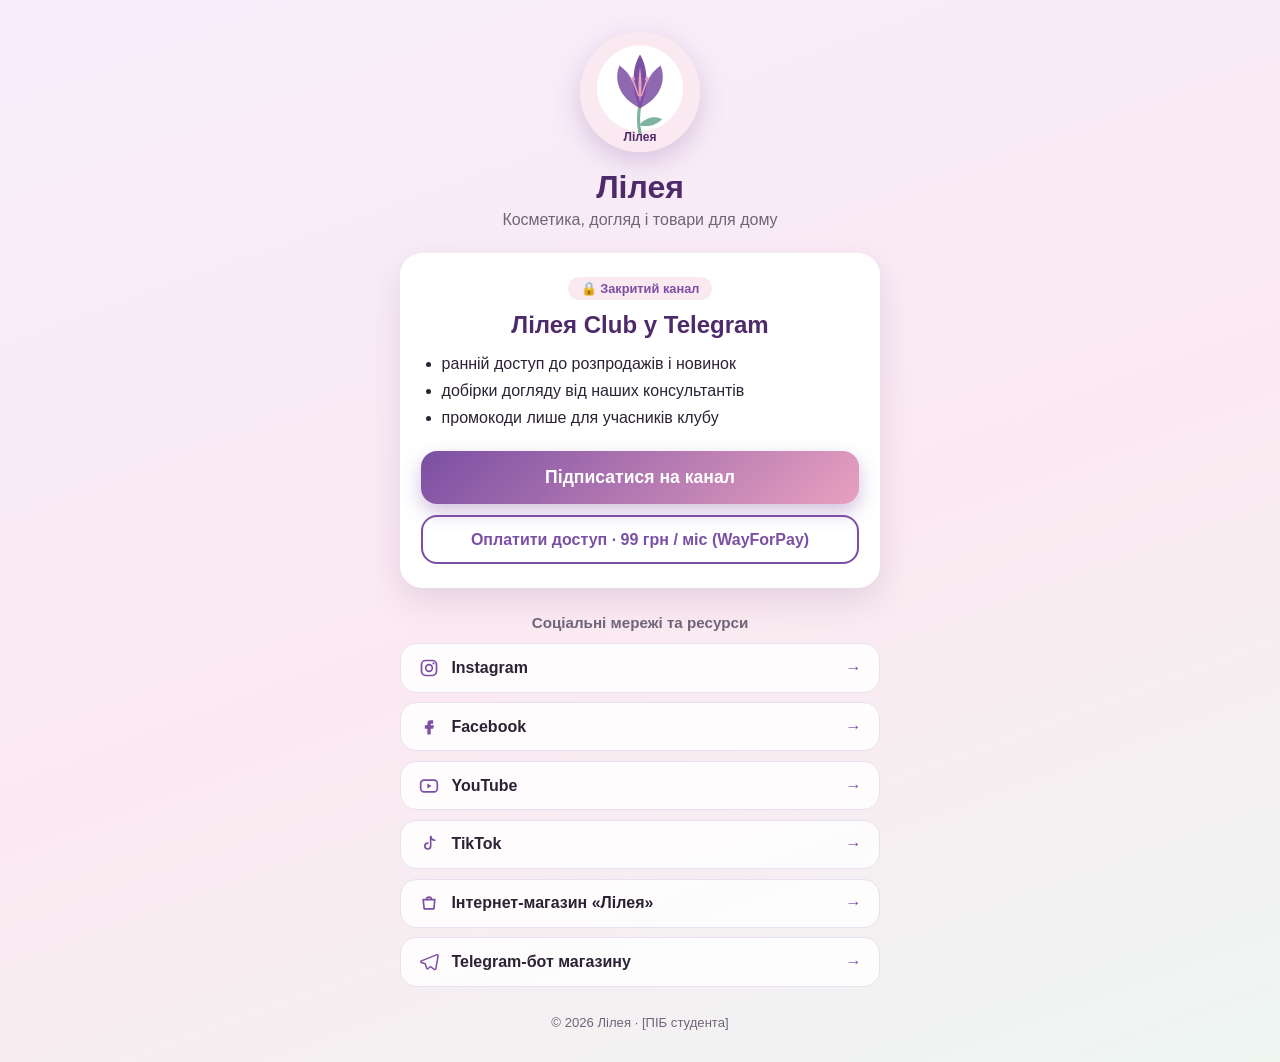
==== index.html @ 33d09c86 "Initial commit" ====
<!DOCTYPE html>
<html lang="uk">
<head>
  <meta charset="UTF-8">
  <meta name="viewport" content="width=device-width, initial-scale=1.0">
  <meta name="description" content="Лілея — закритий клуб у Telegram, соцмережі та інтернет-магазин.">
  <title>Лілея | Посилання</title>
  <link rel="icon" href="images/logo.svg" type="image/svg+xml">
  <link rel="stylesheet" href="css/style.css">
</head>
<body>
  <div class="page">
    <!-- Шапка: логотип і назва проєкту -->
    <header>
      <img src="images/avatar.svg" alt="Логотип Лілея" class="avatar" width="120" height="120">
      <h1>Лілея</h1>
      <p class="subtitle">Косметика, догляд і товари для дому</p>
    </header>

    <main>
      <!-- Основний заклик: кнопка підписки на закритий канал -->
      <section class="club">
        <span class="badge">🔒 Закритий канал</span>
        <h2>Лілея Club у Telegram</h2>
        <ul><li>ранній доступ до розпродажів і новинок</li><li>добірки догляду від наших консультантів</li><li>промокоди лише для учасників клубу</li></ul>
        <a href="https://t.me/+Lileia_Club_demo" class="btn-join" target="_blank" rel="noopener">Підписатися на канал</a>
        <a href="https://secure.wayforpay.com/payment/lileia_club99" class="btn-pay" target="_blank" rel="noopener">Оплатити доступ · 99 грн / міс (WayForPay)</a>
      </section>

      <!-- Соціальні мережі та ресурси -->
      <section>
        <p class="links-h">Соціальні мережі та ресурси</p>
        <ul class="links"><li><a href="https://www.instagram.com/" target="_blank" rel="noopener"><svg viewBox="0 0 24 24" width="20" height="20" aria-hidden="true"><rect x="3" y="3" width="18" height="18" rx="5" fill="none" stroke="currentColor" stroke-width="2"/><circle cx="12" cy="12" r="4" fill="none" stroke="currentColor" stroke-width="2"/><circle cx="17.5" cy="6.5" r="1.3" fill="currentColor"/></svg><span>Instagram</span><span class="arrow">→</span></a></li><li><a href="https://www.facebook.com/" target="_blank" rel="noopener"><svg viewBox="0 0 24 24" width="20" height="20" aria-hidden="true"><path d="M14 8h3V4h-3c-2.8 0-4 1.8-4 4.3V10H7v4h3v7h4v-7h3l1-4h-4V8.6c0-.4.3-.6.6-.6z" fill="currentColor"/></svg><span>Facebook</span><span class="arrow">→</span></a></li><li><a href="https://www.youtube.com/" target="_blank" rel="noopener"><svg viewBox="0 0 24 24" width="20" height="20" aria-hidden="true"><rect x="2" y="5" width="20" height="14" rx="4" fill="none" stroke="currentColor" stroke-width="2"/><path d="M10 9l5 3-5 3z" fill="currentColor"/></svg><span>YouTube</span><span class="arrow">→</span></a></li><li><a href="https://www.tiktok.com/" target="_blank" rel="noopener"><svg viewBox="0 0 24 24" width="20" height="20" aria-hidden="true"><path d="M14 3v11.5a3.5 3.5 0 1 1-3.5-3.5" fill="none" stroke="currentColor" stroke-width="2" stroke-linecap="round"/><path d="M14 3c.5 2.6 2.4 4.3 5 4.5" fill="none" stroke="currentColor" stroke-width="2" stroke-linecap="round"/></svg><span>TikTok</span><span class="arrow">→</span></a></li><li><a href="../lileia-lab11/" target="_blank" rel="noopener"><svg viewBox="0 0 24 24" width="20" height="20" aria-hidden="true"><path d="M5 8h14l-1.2 11H6.2z" fill="none" stroke="currentColor" stroke-width="2" stroke-linejoin="round"/><path d="M9 8a3 3 0 0 1 6 0" fill="none" stroke="currentColor" stroke-width="2"/></svg><span>Інтернет-магазин «Лілея»</span><span class="arrow">→</span></a></li><li><a href="https://t.me/LileiaShopBot" target="_blank" rel="noopener"><svg viewBox="0 0 24 24" width="20" height="20" aria-hidden="true"><path d="M21 3.5L2.8 10.6c-.9.4-.9 1.6.1 1.9l4.6 1.5 1.7 5.4c.3.8 1.3 1 1.9.4l2.6-2.4 4.6 3.4c.7.5 1.7.1 1.9-.8L22.9 4.8c.2-1-.8-1.7-1.9-1.3z" fill="none" stroke="currentColor" stroke-width="1.8" stroke-linejoin="round"/></svg><span>Telegram-бот магазину</span><span class="arrow">→</span></a></li></ul>
      </section>
    </main>

    <footer>&copy; 2026 Лілея · [ПІБ студента]</footer>
  </div>
</body>
</html>
---- css/style.css ----
/* Лаба 10 — сторінка з посиланнями «Лілея» (mobile-first) */
* { box-sizing: border-box; }

body {
  margin: 0;
  min-height: 100vh;
  font-family: "Segoe UI", Arial, sans-serif;
  color: #2b2233;
  background: linear-gradient(160deg, #f6eefb 0%, #fbe9f1 55%, #eef6f2 100%);
  display: flex;
  justify-content: center;
  padding: 2rem 1rem;
}

.page { width: 100%; max-width: 30rem; text-align: center; }

/* Шапка з логотипом і назвою */
.avatar {
  width: 7.5rem;
  height: 7.5rem;
  margin: 0 auto 0.8rem;
  border-radius: 50%;
  box-shadow: 0 0.6rem 1.6rem rgba(123, 79, 163, 0.25);
  transition: transform 0.4s ease;
}

.avatar:hover { transform: rotate(-6deg) scale(1.05); }

h1 { margin: 0; font-size: 2rem; color: #4e2a6b; }

.subtitle { margin: 0.3rem 0 1.5rem; color: #6f6478; }

/* Основний заклик до підписки */
.club {
  background: #ffffff;
  border-radius: 1.4rem;
  padding: 1.5rem 1.3rem;
  box-shadow: 0 0.8rem 2rem rgba(78, 42, 107, 0.12);
  margin-bottom: 1.6rem;
}

.badge {
  display: inline-block;
  padding: 0.25rem 0.8rem;
  border-radius: 1rem;
  background: #fbe9f1;
  color: #7b4fa3;
  font-size: 0.8rem;
  font-weight: 700;
}

.club h2 { margin: 0.7rem 0; color: #4e2a6b; }

.club ul { text-align: left; margin: 0 0 1.2rem; padding-left: 1.3rem; line-height: 1.7; }

.btn-join {
  display: block;
  padding: 1rem;
  border-radius: 1rem;
  background: linear-gradient(135deg, #7b4fa3, #e8a0bf);
  color: #ffffff;
  font-weight: 800;
  font-size: 1.1rem;
  text-decoration: none;
  box-shadow: 0 0.5rem 1.2rem rgba(123, 79, 163, 0.35);
  transition: transform 0.3s ease, box-shadow 0.3s ease;
  animation: pulse 2.4s ease-in-out infinite;
}

.btn-join:hover { transform: translateY(-3px); box-shadow: 0 0.9rem 1.8rem rgba(123, 79, 163, 0.45); animation: none; }

@keyframes pulse { 50% { box-shadow: 0 0.5rem 1.8rem rgba(232, 160, 191, 0.85); } }

.btn-pay {
  display: block;
  margin-top: 0.7rem;
  padding: 0.85rem;
  border-radius: 1rem;
  border: 2px solid #7b4fa3;
  color: #7b4fa3;
  font-weight: 700;
  text-decoration: none;
  transition: background 0.3s ease, color 0.3s ease;
}

.btn-pay:hover { background: #7b4fa3; color: #ffffff; }

/* Блок «Соціальні мережі та ресурси» */
.links-h { color: #6f6478; font-size: 0.95rem; font-weight: 700; margin: 0 0 0.8rem; }

.links { list-style: none; padding: 0; margin: 0; display: grid; gap: 0.6rem; }

.links a {
  display: flex;
  align-items: center;
  gap: 0.8rem;
  padding: 0.85rem 1.1rem;
  border-radius: 1rem;
  background: rgba(255, 255, 255, 0.85);
  color: #2b2233;
  font-weight: 700;
  text-decoration: none;
  border: 1px solid #eadff0;
  transition: transform 0.3s ease, border-color 0.3s ease, background 0.3s ease;
}

.links a:hover { transform: translateX(6px); border-color: #7b4fa3; background: #ffffff; }

.links svg { color: #7b4fa3; flex: none; }

.links .arrow { margin-left: auto; color: #7b4fa3; transition: transform 0.3s ease; }

.links a:hover .arrow { transform: translateX(4px); }

footer { margin-top: 1.8rem; font-size: 0.82rem; color: #6f6478; }
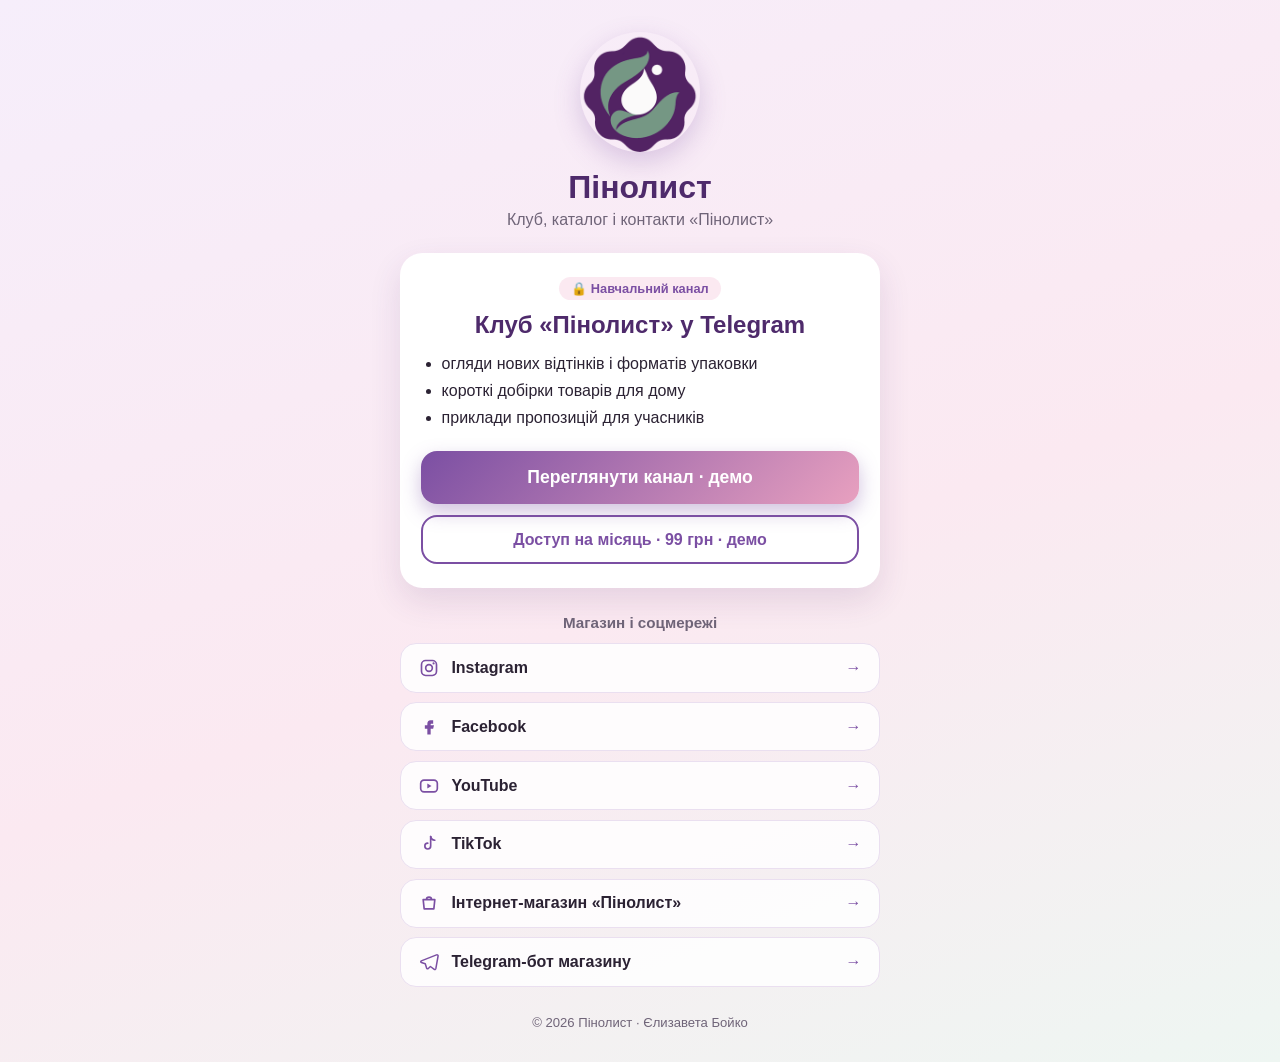
==== commit e854a87d: "Comit update" ====
--- a/index.html
+++ b/index.html
@@ -3,38 +3,38 @@
 <head>
   <meta charset="UTF-8">
   <meta name="viewport" content="width=device-width, initial-scale=1.0">
-  <meta name="description" content="Лілея — закритий клуб у Telegram, соцмережі та інтернет-магазин.">
-  <title>Лілея | Посилання</title>
-  <link rel="icon" href="images/logo.svg" type="image/svg+xml">
+  <meta name="description" content="Пінолист — закритий клуб у Telegram, соцмережі та інтернет-магазин.">
+  <title>Пінолист | Посилання</title>
+  <link rel="icon" href="images/favicon.png" type="image/png">
   <link rel="stylesheet" href="css/style.css">
 </head>
 <body>
   <div class="page">
     <!-- Шапка: логотип і назва проєкту -->
     <header>
-      <img src="images/avatar.svg" alt="Логотип Лілея" class="avatar" width="120" height="120">
-      <h1>Лілея</h1>
-      <p class="subtitle">Косметика, догляд і товари для дому</p>
+      <img src="images/avatar.png" alt="Логотип Пінолист" class="avatar" width="120" height="120">
+      <h1>Пінолист</h1>
+      <p class="subtitle">Клуб, каталог і контакти «Пінолист»</p>
     </header>
 
     <main>
       <!-- Основний заклик: кнопка підписки на закритий канал -->
       <section class="club">
-        <span class="badge">🔒 Закритий канал</span>
-        <h2>Лілея Club у Telegram</h2>
-        <ul><li>ранній доступ до розпродажів і новинок</li><li>добірки догляду від наших консультантів</li><li>промокоди лише для учасників клубу</li></ul>
-        <a href="https://t.me/+Lileia_Club_demo" class="btn-join" target="_blank" rel="noopener">Підписатися на канал</a>
-        <a href="https://secure.wayforpay.com/payment/lileia_club99" class="btn-pay" target="_blank" rel="noopener">Оплатити доступ · 99 грн / міс (WayForPay)</a>
+        <span class="badge">🔒 Навчальний канал</span>
+        <h2>Клуб «Пінолист» у Telegram</h2>
+        <ul><li>огляди нових відтінків і форматів упаковки</li><li>короткі добірки товарів для дому</li><li>приклади пропозицій для учасників</li></ul>
+        <a href="https://t.me/+Pinolyst_Club_demo" class="btn-join" target="_blank" rel="noopener">Переглянути канал · демо</a>
+        <a href="https://secure.wayforpay.com/payment/pinolyst_club99" class="btn-pay" target="_blank" rel="noopener">Доступ на місяць · 99 грн · демо</a>
       </section>
 
       <!-- Соціальні мережі та ресурси -->
       <section>
-        <p class="links-h">Соціальні мережі та ресурси</p>
-        <ul class="links"><li><a href="https://www.instagram.com/" target="_blank" rel="noopener"><svg viewBox="0 0 24 24" width="20" height="20" aria-hidden="true"><rect x="3" y="3" width="18" height="18" rx="5" fill="none" stroke="currentColor" stroke-width="2"/><circle cx="12" cy="12" r="4" fill="none" stroke="currentColor" stroke-width="2"/><circle cx="17.5" cy="6.5" r="1.3" fill="currentColor"/></svg><span>Instagram</span><span class="arrow">→</span></a></li><li><a href="https://www.facebook.com/" target="_blank" rel="noopener"><svg viewBox="0 0 24 24" width="20" height="20" aria-hidden="true"><path d="M14 8h3V4h-3c-2.8 0-4 1.8-4 4.3V10H7v4h3v7h4v-7h3l1-4h-4V8.6c0-.4.3-.6.6-.6z" fill="currentColor"/></svg><span>Facebook</span><span class="arrow">→</span></a></li><li><a href="https://www.youtube.com/" target="_blank" rel="noopener"><svg viewBox="0 0 24 24" width="20" height="20" aria-hidden="true"><rect x="2" y="5" width="20" height="14" rx="4" fill="none" stroke="currentColor" stroke-width="2"/><path d="M10 9l5 3-5 3z" fill="currentColor"/></svg><span>YouTube</span><span class="arrow">→</span></a></li><li><a href="https://www.tiktok.com/" target="_blank" rel="noopener"><svg viewBox="0 0 24 24" width="20" height="20" aria-hidden="true"><path d="M14 3v11.5a3.5 3.5 0 1 1-3.5-3.5" fill="none" stroke="currentColor" stroke-width="2" stroke-linecap="round"/><path d="M14 3c.5 2.6 2.4 4.3 5 4.5" fill="none" stroke="currentColor" stroke-width="2" stroke-linecap="round"/></svg><span>TikTok</span><span class="arrow">→</span></a></li><li><a href="../lileia-lab11/" target="_blank" rel="noopener"><svg viewBox="0 0 24 24" width="20" height="20" aria-hidden="true"><path d="M5 8h14l-1.2 11H6.2z" fill="none" stroke="currentColor" stroke-width="2" stroke-linejoin="round"/><path d="M9 8a3 3 0 0 1 6 0" fill="none" stroke="currentColor" stroke-width="2"/></svg><span>Інтернет-магазин «Лілея»</span><span class="arrow">→</span></a></li><li><a href="https://t.me/LileiaShopBot" target="_blank" rel="noopener"><svg viewBox="0 0 24 24" width="20" height="20" aria-hidden="true"><path d="M21 3.5L2.8 10.6c-.9.4-.9 1.6.1 1.9l4.6 1.5 1.7 5.4c.3.8 1.3 1 1.9.4l2.6-2.4 4.6 3.4c.7.5 1.7.1 1.9-.8L22.9 4.8c.2-1-.8-1.7-1.9-1.3z" fill="none" stroke="currentColor" stroke-width="1.8" stroke-linejoin="round"/></svg><span>Telegram-бот магазину</span><span class="arrow">→</span></a></li></ul>
+        <p class="links-h">Магазин і соцмережі</p>
+        <ul class="links"><li><a href="https://www.instagram.com/" target="_blank" rel="noopener"><svg viewBox="0 0 24 24" width="20" height="20" aria-hidden="true"><rect x="3" y="3" width="18" height="18" rx="5" fill="none" stroke="currentColor" stroke-width="2"/><circle cx="12" cy="12" r="4" fill="none" stroke="currentColor" stroke-width="2"/><circle cx="17.5" cy="6.5" r="1.3" fill="currentColor"/></svg><span>Instagram</span><span class="arrow">→</span></a></li><li><a href="https://www.facebook.com/" target="_blank" rel="noopener"><svg viewBox="0 0 24 24" width="20" height="20" aria-hidden="true"><path d="M14 8h3V4h-3c-2.8 0-4 1.8-4 4.3V10H7v4h3v7h4v-7h3l1-4h-4V8.6c0-.4.3-.6.6-.6z" fill="currentColor"/></svg><span>Facebook</span><span class="arrow">→</span></a></li><li><a href="https://www.youtube.com/" target="_blank" rel="noopener"><svg viewBox="0 0 24 24" width="20" height="20" aria-hidden="true"><rect x="2" y="5" width="20" height="14" rx="4" fill="none" stroke="currentColor" stroke-width="2"/><path d="M10 9l5 3-5 3z" fill="currentColor"/></svg><span>YouTube</span><span class="arrow">→</span></a></li><li><a href="https://www.tiktok.com/" target="_blank" rel="noopener"><svg viewBox="0 0 24 24" width="20" height="20" aria-hidden="true"><path d="M14 3v11.5a3.5 3.5 0 1 1-3.5-3.5" fill="none" stroke="currentColor" stroke-width="2" stroke-linecap="round"/><path d="M14 3c.5 2.6 2.4 4.3 5 4.5" fill="none" stroke="currentColor" stroke-width="2" stroke-linecap="round"/></svg><span>TikTok</span><span class="arrow">→</span></a></li><li><a href="../pinolyst-lab11/" target="_blank" rel="noopener"><svg viewBox="0 0 24 24" width="20" height="20" aria-hidden="true"><path d="M5 8h14l-1.2 11H6.2z" fill="none" stroke="currentColor" stroke-width="2" stroke-linejoin="round"/><path d="M9 8a3 3 0 0 1 6 0" fill="none" stroke="currentColor" stroke-width="2"/></svg><span>Інтернет-магазин «Пінолист»</span><span class="arrow">→</span></a></li><li><a href="https://t.me/PinolystShopBot" target="_blank" rel="noopener"><svg viewBox="0 0 24 24" width="20" height="20" aria-hidden="true"><path d="M21 3.5L2.8 10.6c-.9.4-.9 1.6.1 1.9l4.6 1.5 1.7 5.4c.3.8 1.3 1 1.9.4l2.6-2.4 4.6 3.4c.7.5 1.7.1 1.9-.8L22.9 4.8c.2-1-.8-1.7-1.9-1.3z" fill="none" stroke="currentColor" stroke-width="1.8" stroke-linejoin="round"/></svg><span>Telegram-бот магазину</span><span class="arrow">→</span></a></li></ul>
       </section>
     </main>
 
-    <footer>&copy; 2026 Лілея · [ПІБ студента]</footer>
+    <footer>&copy; 2026 Пінолист · Єлизавета Бойко</footer>
   </div>
 </body>
 </html>
--- a/css/style.css
+++ b/css/style.css
@@ -1,4 +1,4 @@
-/* Лаба 10 — сторінка з посиланнями «Лілея» (mobile-first) */
+/* Лаба 10 — сторінка з посиланнями «Пінолист» (mobile-first) */
 * { box-sizing: border-box; }
 
 body {
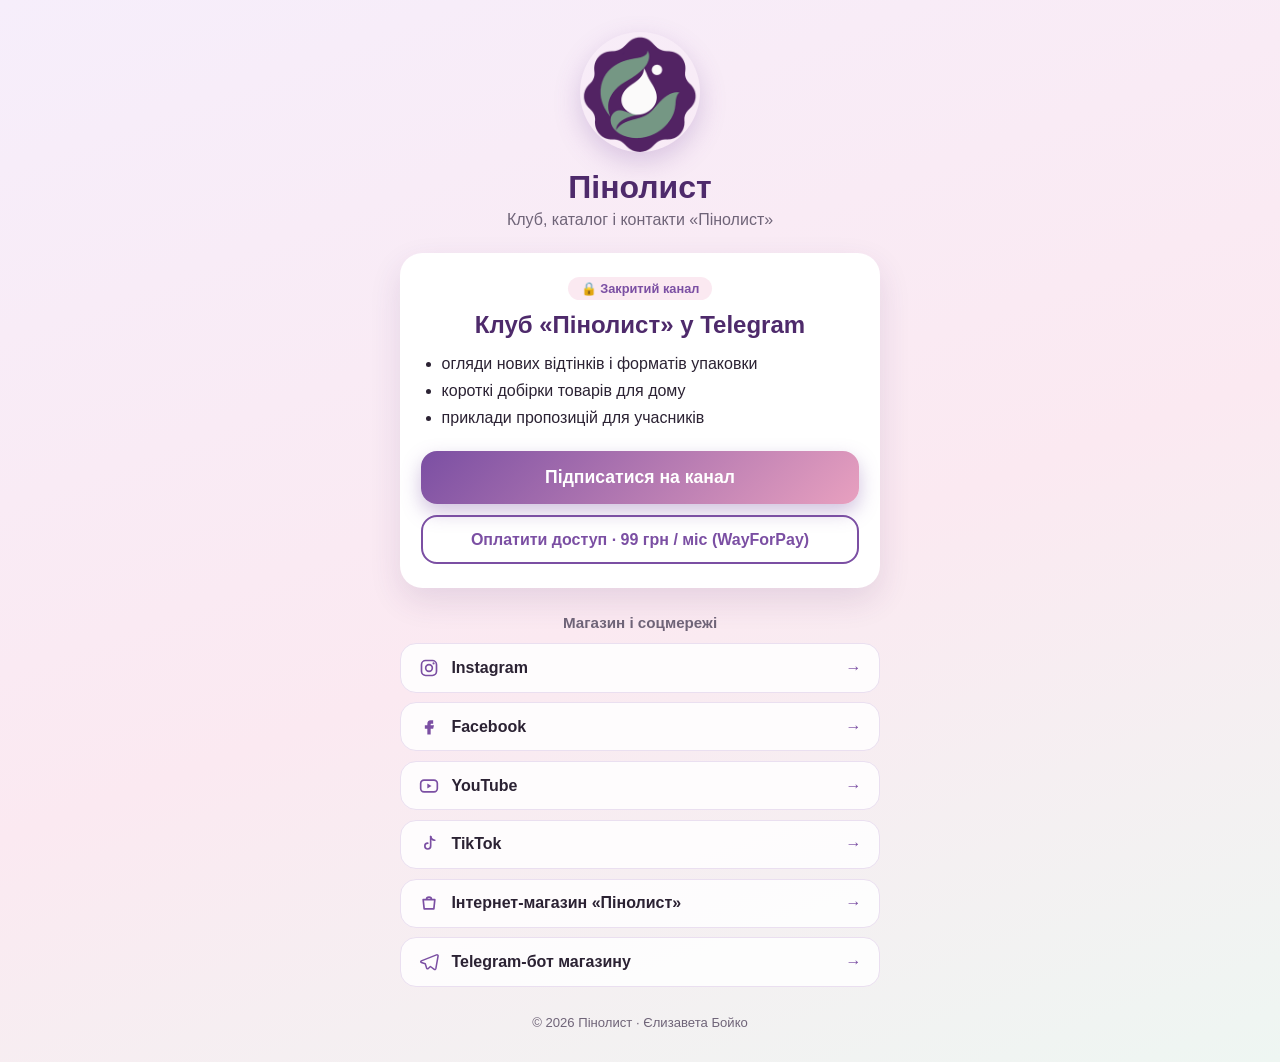
==== commit 21848c80: "Comit(Pay)" ====
--- a/index.html
+++ b/index.html
@@ -20,11 +20,11 @@
     <main>
       <!-- Основний заклик: кнопка підписки на закритий канал -->
       <section class="club">
-        <span class="badge">🔒 Навчальний канал</span>
+        <span class="badge">🔒 Закритий канал</span>
         <h2>Клуб «Пінолист» у Telegram</h2>
         <ul><li>огляди нових відтінків і форматів упаковки</li><li>короткі добірки товарів для дому</li><li>приклади пропозицій для учасників</li></ul>
-        <a href="https://t.me/+Pinolyst_Club_demo" class="btn-join" target="_blank" rel="noopener">Переглянути канал · демо</a>
-        <a href="https://secure.wayforpay.com/payment/pinolyst_club99" class="btn-pay" target="_blank" rel="noopener">Доступ на місяць · 99 грн · демо</a>
+        <a href="https://t.me/+eC0vN3_kn0BlYjUy" class="btn-join" target="_blank" rel="noopener">Підписатися на канал</a>
+        <a href="https://secure.wayforpay.com/button/bd3f54842ad53" class="btn-pay" target="_blank" rel="noopener">Оплатити доступ · 99 грн / міс (WayForPay)</a>
       </section>
 
       <!-- Соціальні мережі та ресурси -->
